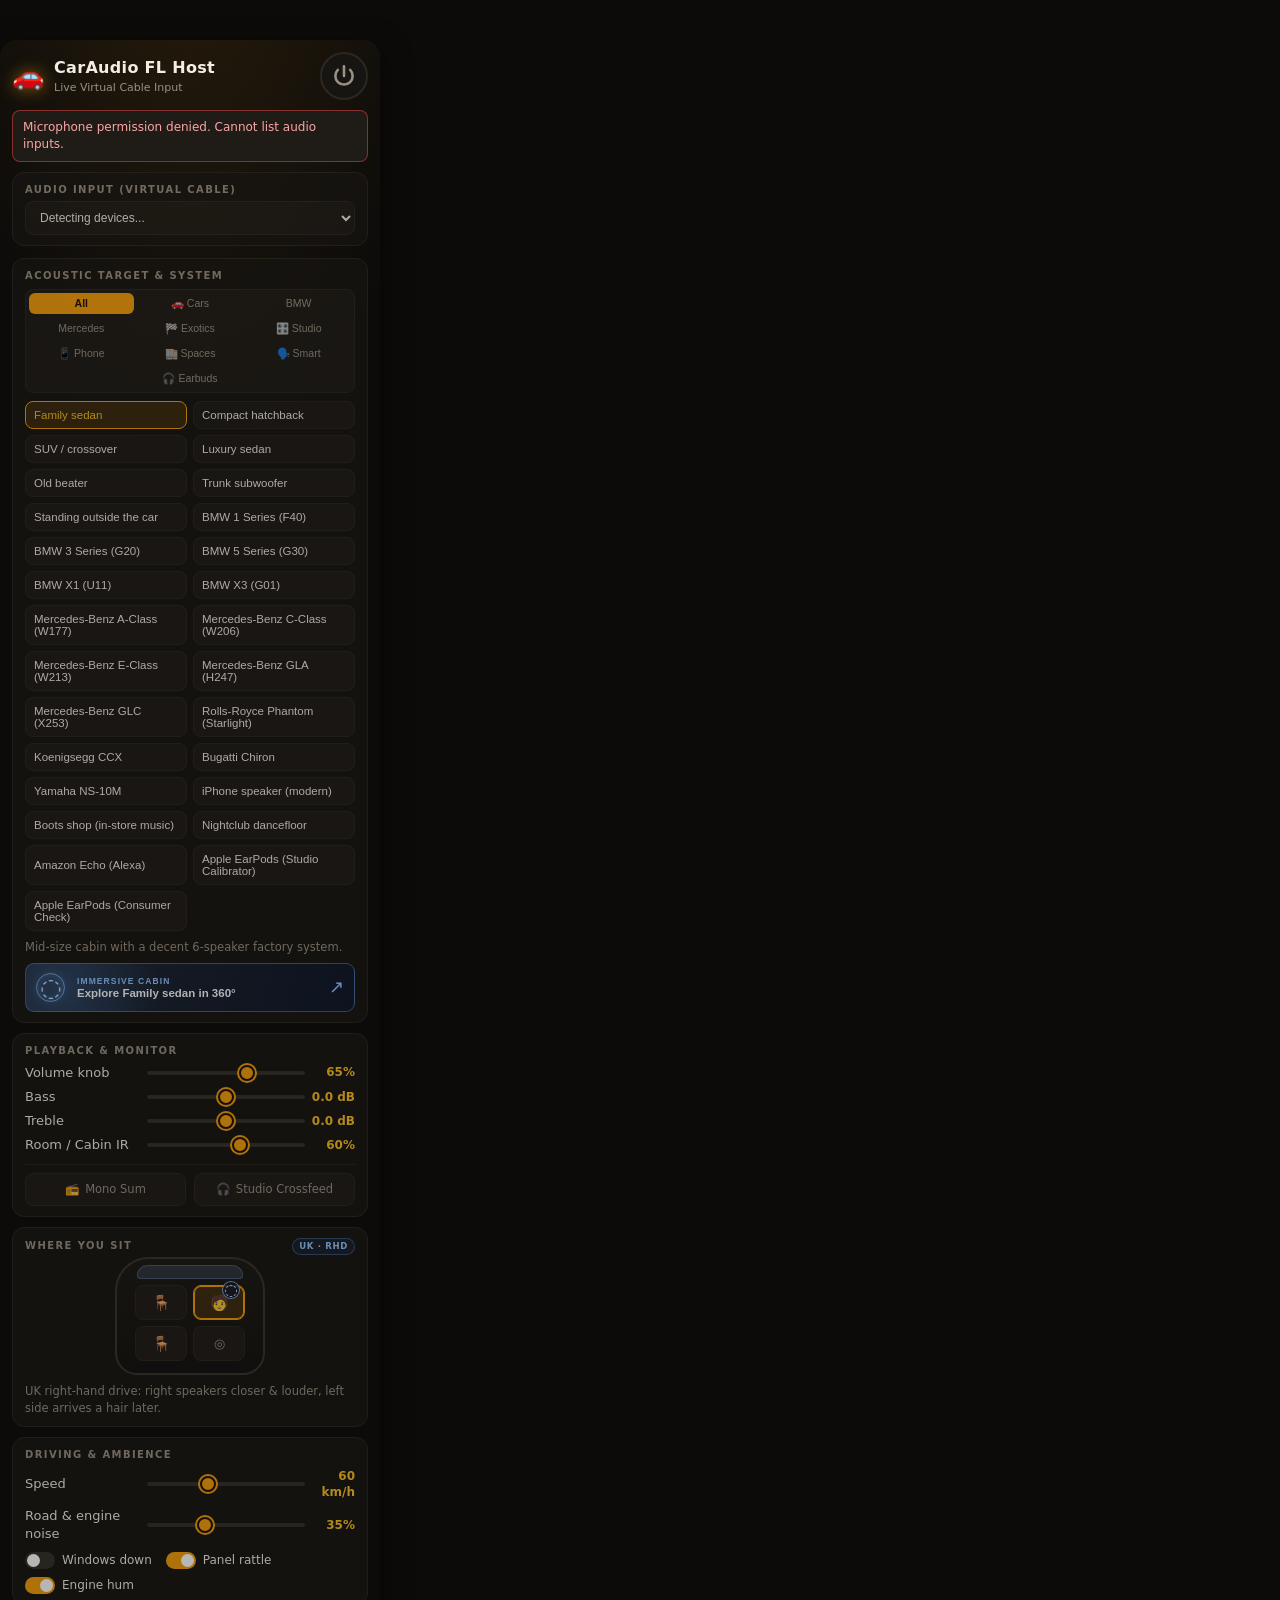
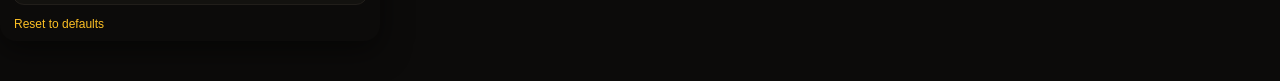
==== car-emulation-chrome-extension-arena-01a103b5-car-emulation-chrome-extension/fl-host.html @ 8b88db05 "Add files via upload" ====
<!doctype html>
<html lang="en">
  <head>
    <meta charset="UTF-8" />
    <title>CarAudio – FL Studio Live Host &amp; Translation Studio</title>
    <link rel="stylesheet" href="popup.css" />
    <style>
      body {
        width: 380px;
        margin: 40px auto;
        border-radius: 16px;
        box-shadow: 0 10px 30px rgba(0,0,0,0.5);
      }
      .device-box {
        margin-bottom: 12px;
      }
      .device-select {
        width: 100%;
        padding: 8px 10px;
        border-radius: 8px;
        background: var(--panel-2);
        color: var(--text);
        border: 1px solid var(--line);
        outline: none;
        font-size: 12px;
        margin-top: 4px;
      }
    </style>
  </head>
  <body>
    <header class="top">
      <div class="brand">
        <span class="logo">🚗</span>
        <div>
          <h1>CarAudio FL Host</h1>
          <p class="tab">Live Virtual Cable Input</p>
        </div>
      </div>
      <button id="power" class="power" title="Start/Stop Processing" aria-pressed="false">
        <svg viewBox="0 0 24 24" width="26" height="26" fill="none" stroke="currentColor" stroke-width="2.4" stroke-linecap="round">
          <path d="M12 3v9" />
          <path d="M6.3 6.3a8 8 0 1 0 11.4 0" />
        </svg>
      </button>
    </header>

    <div id="status" class="status" hidden></div>

    <section class="card device-box">
      <h2>Audio Input (Virtual Cable)</h2>
      <select id="deviceSelect" class="device-select">
        <option value="">Detecting devices...</option>
      </select>
    </section>

    <!-- ACOUSTIC TARGETS & PRESETS -->
    <section class="card">
      <div class="card-header">
        <h2>Acoustic Target &amp; System</h2>
        <div id="presetTabs" class="category-tabs">
          <button type="button" class="tab-pill active" data-category="all">All</button>
          <button type="button" class="tab-pill" data-category="car">🚗 Cars</button>
          <button type="button" class="tab-pill" data-category="bmw">BMW</button>
          <button type="button" class="tab-pill" data-category="mercedes">Mercedes</button>
          <button type="button" class="tab-pill" data-category="exotic">🏁 Exotics</button>
          <button type="button" class="tab-pill" data-category="studio">🎛️ Studio</button>
          <button type="button" class="tab-pill" data-category="phone">📱 Phone</button>
          <button type="button" class="tab-pill" data-category="space">🏬 Spaces</button>
          <button type="button" class="tab-pill" data-category="smart">🗣️ Smart</button>
          <button type="button" class="tab-pill" data-category="headphones">🎧 Earbuds</button>
        </div>
      </div>
      <div id="presets" class="presets"></div>
      <p id="presetDesc" class="desc"></p>
      <div id="referenceBadge" class="reference-badge" hidden></div>
      <button id="openVisualizer" class="visualizer-btn" type="button">
        <span class="visualizer-orb" aria-hidden="true">◌</span>
        <span class="visualizer-copy">
          <small>IMMERSIVE CABIN</small>
          <strong id="visualizerLabel">Open 360° cabin view</strong>
        </span>
        <span class="visualizer-arrow" aria-hidden="true">↗</span>
      </button>
    </section>

    <!-- HEAD UNIT & MONITOR -->
    <section class="card">
      <h2>Playback &amp; Monitor</h2>
      <label class="slider">
        <span>Volume knob</span>
        <input id="volume" type="range" min="0" max="1" step="0.01" />
        <b id="volumeVal"></b>
      </label>
      <label class="slider">
        <span>Bass</span>
        <input id="bass" type="range" min="-12" max="12" step="0.5" />
        <b id="bassVal"></b>
      </label>
      <label class="slider">
        <span>Treble</span>
        <input id="treble" type="range" min="-12" max="12" step="0.5" />
        <b id="trebleVal"></b>
      </label>
      <label class="slider">
        <span id="spaceLabel">Room / Cabin IR</span>
        <input id="cabin" type="range" min="0" max="1" step="0.01" />
        <b id="cabinVal"></b>
      </label>

      <!-- QUICK MIX TOOLS -->
      <div class="mix-tools">
        <label class="toggle-btn" title="Force mono downmix to test phase cancellation">
          <input id="mono" type="checkbox" />
          <span class="btn-label">
            <span class="icon">📻</span> Mono Sum
          </span>
        </label>
        <label class="toggle-btn" title="60° binaural crossfeed so headphones feel like real studio monitors">
          <input id="crossfeed" type="checkbox" />
          <span class="btn-label">
            <span class="icon">🎧</span> Studio Crossfeed
          </span>
        </label>
      </div>
    </section>

    <!-- WHERE YOU SIT -->
    <section class="card" id="seatCard">
      <div class="seat-heading">
        <h2 id="seatHeading">Where you sit</h2>
        <span id="driveSideBadge" class="drive-side">UK · RHD</span>
      </div>
      <div class="car-top" id="seatMap">
        <div class="windshield"></div>
        <span class="steering-wheel" aria-hidden="true">◌</span>
        <button class="seat" data-seat="passenger" title="Front passenger (left)">🪑</button>
        <button class="seat" data-seat="driver" title="Driver — UK right-hand drive">🧑</button>
        <button class="seat rear" data-seat="rear" title="Back seat">🪑</button>
        <button class="seat center" data-seat="center" title="Centre (neutral)">◎</button>
      </div>
      <p class="desc" id="seatDesc"></p>
      <p class="card-notice" id="seatNotice" hidden></p>
    </section>

    <!-- DRIVING & AMBIENCE -->
    <section class="card" id="drivingCard">
      <h2 id="environmentHeading">Driving &amp; Ambience</h2>
      <label class="slider" id="speedRow">
        <span>Speed</span>
        <input id="speed" type="range" min="0" max="160" step="1" />
        <b id="speedVal"></b>
      </label>
      <label class="slider" id="ambienceRow">
        <span id="ambienceLabel">Road &amp; engine noise</span>
        <input id="ambience" type="range" min="0" max="1" step="0.01" />
        <b id="ambienceVal"></b>
      </label>
      <div class="toggles" id="vehicleToggles">
        <label class="toggle"><input id="windows" type="checkbox" /><span></span>Windows down</label>
        <label class="toggle"><input id="rattle" type="checkbox" /><span></span>Panel rattle</label>
        <label class="toggle"><input id="engine" type="checkbox" /><span></span>Engine hum</label>
      </div>
      <p class="card-notice" id="drivingNotice" hidden></p>
    </section>

    <footer>
      <button id="reset" class="link">Reset to defaults</button>
    </footer>

    <script type="module" src="fl-host.js"></script>
  </body>
</html>
---- car-emulation-chrome-extension-arena-01a103b5-car-emulation-chrome-extension/popup.css ----
:root {
  --bg: #0c0b0a;
  --panel: #171512;
  --panel-2: #1f1c18;
  --line: #2b2722;
  --text: #f3ede4;
  --muted: #9a9082;
  --accent: #f59e0b;
  --accent-2: #fbbf24;
  --accent-dim: rgba(245, 158, 11, 0.16);
  --danger: #ef4444;
  --ok: #22c55e;
}

* {
  box-sizing: border-box;
}

html,
body {
  margin: 0;
  width: 360px;
  background: var(--bg);
  color: var(--text);
  font: 13px/1.4 system-ui, -apple-system, "Segoe UI", Roboto, sans-serif;
}

body {
  padding: 12px 12px 10px;
  background:
    radial-gradient(120% 60% at 50% -10%, rgba(245, 158, 11, 0.12), transparent 60%),
    var(--bg);
}

.top {
  display: flex;
  align-items: center;
  justify-content: space-between;
  gap: 12px;
  margin-bottom: 10px;
}

.brand {
  display: flex;
  align-items: center;
  gap: 10px;
  min-width: 0;
}

.logo {
  font-size: 26px;
  filter: drop-shadow(0 0 8px rgba(245, 158, 11, 0.5));
}

h1 {
  margin: 0;
  font-size: 16px;
  letter-spacing: 0.02em;
}

.tab {
  margin: 0;
  color: var(--muted);
  font-size: 11px;
  white-space: nowrap;
  overflow: hidden;
  text-overflow: ellipsis;
  max-width: 220px;
}

.power {
  width: 48px;
  height: 48px;
  border-radius: 50%;
  border: 2px solid var(--line);
  background: var(--panel);
  color: var(--muted);
  display: grid;
  place-items: center;
  cursor: pointer;
  transition: all 0.2s ease;
  flex-shrink: 0;
}

.power:hover {
  border-color: var(--accent);
  color: var(--accent);
}

.power[aria-pressed="true"] {
  border-color: var(--accent);
  color: #1a1108;
  background: var(--accent);
  box-shadow: 0 0 0 4px var(--accent-dim), 0 0 24px rgba(245, 158, 11, 0.55);
}

.power[disabled] {
  opacity: 0.5;
  cursor: wait;
}

.status {
  border-radius: 8px;
  padding: 8px 10px;
  margin-bottom: 10px;
  font-size: 12px;
  background: var(--panel-2);
  border: 1px solid var(--line);
}

.status.error {
  border-color: rgba(239, 68, 68, 0.5);
  color: #fca5a5;
}

.status.ok {
  border-color: rgba(34, 197, 94, 0.4);
  color: #86efac;
}

.card {
  background: var(--panel);
  border: 1px solid var(--line);
  border-radius: 12px;
  padding: 10px 12px;
  margin-bottom: 10px;
}

.card-header {
  display: flex;
  flex-direction: column;
  gap: 6px;
  margin-bottom: 8px;
}

h2 {
  margin: 0;
  font-size: 10px;
  text-transform: uppercase;
  letter-spacing: 0.14em;
  color: var(--muted);
}

/* Category Filter Pills */
.category-tabs {
  display: grid;
  grid-template-columns: repeat(3, minmax(0, 1fr));
  gap: 4px;
  background: var(--panel-2);
  padding: 3px;
  border-radius: 8px;
  border: 1px solid var(--line);
}

.tab-pill {
  min-width: 0;
  background: transparent;
  border: none;
  color: var(--muted);
  font-size: 10.5px;
  font-weight: 500;
  padding: 4px 3px;
  border-radius: 6px;
  cursor: pointer;
  transition: all 0.15s ease;
  white-space: nowrap;
  overflow: hidden;
  text-overflow: ellipsis;
}


/* Keep the final Earbuds filter centred when all ten target groups are present. */
.tab-pill:last-child:nth-child(10) {
  grid-column: 2;
}

.tab-pill:hover {
  color: var(--text);
}

.tab-pill.active {
  background: var(--accent);
  color: #1a1108;
  font-weight: 600;
}

/* Audio Source Toggle */
.source-toggle {
  display: grid;
  grid-template-columns: 1fr 1fr;
  gap: 6px;
  margin-top: 6px;
  margin-bottom: 4px;
}

.source-btn {
  border: 1px solid var(--line);
  background: var(--panel-2);
  color: var(--muted);
  border-radius: 8px;
  padding: 8px 6px;
  font-size: 11.5px;
  font-weight: 500;
  cursor: pointer;
  transition: all 0.15s ease;
  text-align: center;
}

.source-btn:hover {
  border-color: #4a4239;
  color: var(--text);
}

.source-btn.active {
  border-color: var(--accent);
  background: var(--accent-dim);
  color: var(--accent-2);
}

.device-row {
  margin-top: 8px;
  display: flex;
  flex-direction: column;
  gap: 4px;
  font-size: 11px;
  color: var(--muted);
}

.device-select {
  width: 100%;
  padding: 6px 8px;
  border-radius: 6px;
  background: var(--panel-2);
  color: var(--text);
  border: 1px solid var(--line);
  outline: none;
  font-size: 12px;
}

/* Presets */
.presets {
  display: grid;
  grid-template-columns: repeat(2, 1fr);
  gap: 6px;
}

.chip {
  border: 1px solid var(--line);
  background: var(--panel-2);
  color: var(--text);
  border-radius: 8px;
  padding: 7px 8px;
  font-size: 11.5px;
  text-align: left;
  cursor: pointer;
  transition: all 0.15s ease;
}

.chip:hover {
  border-color: #4a4239;
}

.chip.active {
  border-color: var(--accent);
  background: var(--accent-dim);
  color: var(--accent-2);
}

.desc {
  margin: 8px 0 0;
  color: var(--muted);
  font-size: 11.5px;
  min-height: 1.4em;
}

.reference-badge {
  margin-top: 8px;
  padding: 8px 10px;
  border-radius: 8px;
  background: rgba(245, 158, 11, 0.08);
  border: 1px solid rgba(245, 158, 11, 0.25);
  font-size: 11px;
  line-height: 1.4;
  color: var(--accent-2);
}

.visualizer-btn {
  width: 100%;
  display: grid;
  grid-template-columns: 32px 1fr 22px;
  align-items: center;
  gap: 9px;
  margin-top: 8px;
  padding: 9px 10px;
  border: 1px solid rgba(96, 165, 250, 0.48);
  border-radius: 9px;
  background:
    radial-gradient(circle at 11% 50%, rgba(96, 165, 250, 0.25), transparent 33%),
    linear-gradient(110deg, rgba(31, 41, 55, 0.95), rgba(15, 23, 42, 0.96));
  color: #e7f0ff;
  text-align: left;
  cursor: pointer;
  transition: transform 0.16s ease, border-color 0.16s ease, box-shadow 0.16s ease;
}

.visualizer-btn:hover {
  transform: translateY(-1px);
  border-color: #93c5fd;
  box-shadow: 0 8px 18px rgba(30, 64, 175, 0.24);
}

.visualizer-btn:focus-visible {
  outline: 2px solid #bfdbfe;
  outline-offset: 2px;
}

.visualizer-orb {
  width: 29px;
  height: 29px;
  display: grid;
  place-items: center;
  border: 1px solid rgba(147, 197, 253, 0.72);
  border-radius: 50%;
  color: #bfdbfe;
  font-size: 25px;
  line-height: 1;
  box-shadow: inset 0 0 10px rgba(96, 165, 250, 0.35), 0 0 10px rgba(96, 165, 250, 0.2);
}

.visualizer-copy {
  display: flex;
  min-width: 0;
  flex-direction: column;
  gap: 1px;
}

.visualizer-copy small {
  color: #93c5fd;
  font-size: 8.5px;
  font-weight: 700;
  letter-spacing: 0.13em;
}

.visualizer-copy strong {
  overflow: hidden;
  color: #f8fafc;
  font-size: 11.5px;
  font-weight: 650;
  text-overflow: ellipsis;
  white-space: nowrap;
}

.visualizer-arrow {
  color: #93c5fd;
  font-size: 18px;
  text-align: right;
}

.card-notice {
  margin: 6px 0 0;
  color: #fbbf24;
  font-size: 11px;
  opacity: 0.9;
}

/* Sliders */
.slider {
  display: grid;
  grid-template-columns: 112px 1fr 44px;
  align-items: center;
  gap: 8px;
  margin: 6px 0;
}

.slider span {
  color: var(--text);
}

.slider b {
  font-weight: 600;
  font-variant-numeric: tabular-nums;
  color: var(--accent-2);
  text-align: right;
  font-size: 12px;
}

input[type="range"] {
  -webkit-appearance: none;
  appearance: none;
  width: 100%;
  height: 4px;
  background: #33302a;
  border-radius: 999px;
  outline: none;
}

input[type="range"]::-webkit-slider-thumb {
  -webkit-appearance: none;
  appearance: none;
  width: 16px;
  height: 16px;
  border-radius: 50%;
  background: var(--accent);
  border: 2px solid #1a1108;
  box-shadow: 0 0 0 2px var(--accent);
  cursor: pointer;
}

/* Quick Mix Tools (Mono & Crossfeed) */
.mix-tools {
  display: grid;
  grid-template-columns: 1fr 1fr;
  gap: 8px;
  margin-top: 10px;
  padding-top: 8px;
  border-top: 1px solid var(--line);
}

.toggle-btn {
  display: block;
  cursor: pointer;
  user-select: none;
}

.toggle-btn input {
  display: none;
}

.toggle-btn .btn-label {
  display: flex;
  align-items: center;
  justify-content: center;
  gap: 6px;
  padding: 7px 8px;
  border-radius: 8px;
  background: var(--panel-2);
  border: 1px solid var(--line);
  color: var(--muted);
  font-size: 11.5px;
  font-weight: 500;
  transition: all 0.15s ease;
}

.toggle-btn:hover .btn-label {
  border-color: #4a4239;
  color: var(--text);
}

.toggle-btn input:checked + .btn-label {
  background: var(--accent-dim);
  border-color: var(--accent);
  color: var(--accent-2);
  font-weight: 600;
}

/* Car Seat Picker */
.seat-heading {
  display: flex;
  align-items: center;
  justify-content: space-between;
  gap: 8px;
}

.drive-side {
  border: 1px solid rgba(96, 165, 250, 0.35);
  border-radius: 999px;
  padding: 2px 6px;
  background: rgba(59, 130, 246, 0.1);
  color: #93c5fd;
  font-size: 8.5px;
  font-weight: 700;
  letter-spacing: 0.08em;
}

.car-top {
  position: relative;
  width: 150px;
  height: 118px;
  margin: 2px auto 0;
  border-radius: 34px 34px 22px 22px;
  border: 2px solid #3a342c;
  background: linear-gradient(#1c1915, #14120f);
  display: grid;
  grid-template-columns: 1fr 1fr;
  grid-template-rows: 1fr 1fr;
  padding: 26px 18px 12px;
  gap: 6px;
}

.windshield {
  position: absolute;
  top: 6px;
  left: 20px;
  right: 20px;
  height: 14px;
  border-radius: 12px 12px 4px 4px;
  background: rgba(147, 197, 253, 0.16);
  border: 1px solid rgba(147, 197, 253, 0.25);
}

.seat {
  border-radius: 8px;
  border: 1px solid var(--line);
  background: var(--panel-2);
  color: var(--text);
  font-size: 15px;
  cursor: pointer;
  display: grid;
  place-items: center;
  transition: all 0.15s ease;
}

/* UK right-hand-drive front row: driver on the physical right. */
.seat[data-seat="passenger"] {
  grid-column: 1 / 2;
  grid-row: 1;
}

.seat[data-seat="driver"] {
  grid-column: 2 / 3;
  grid-row: 1;
}

.seat.rear {
  grid-column: 1 / 2;
  grid-row: 2;
}

.seat.center {
  grid-column: 2 / 3;
  grid-row: 2;
  font-size: 13px;
  color: var(--muted);
}

.steering-wheel {
  position: absolute;
  z-index: 2;
  top: 22px;
  right: 23px;
  width: 18px;
  height: 18px;
  display: grid;
  place-items: center;
  border: 1px solid rgba(147, 197, 253, 0.78);
  border-radius: 50%;
  background: rgba(15, 23, 42, 0.8);
  color: #bfdbfe;
  font-size: 16px;
  line-height: 1;
  pointer-events: none;
}

.seat:hover {
  border-color: #4a4239;
}

.seat.active {
  border-color: var(--accent);
  background: var(--accent-dim);
  box-shadow: inset 0 0 0 1px var(--accent);
}

/* Toggles */
.toggles {
  display: flex;
  flex-wrap: wrap;
  gap: 8px 14px;
  margin-top: 8px;
}

.toggle {
  display: flex;
  align-items: center;
  gap: 7px;
  cursor: pointer;
  font-size: 12px;
}

.toggle input {
  display: none;
}

.toggle span {
  width: 30px;
  height: 17px;
  border-radius: 999px;
  background: #33302a;
  position: relative;
  transition: background 0.15s ease;
}

.toggle span::after {
  content: "";
  position: absolute;
  top: 2px;
  left: 2px;
  width: 13px;
  height: 13px;
  border-radius: 50%;
  background: #fff;
  transition: transform 0.15s ease;
}

.toggle input:checked + span {
  background: var(--accent);
}

.toggle input:checked + span::after {
  transform: translateX(13px);
}

footer {
  display: flex;
  flex-direction: column;
  gap: 6px;
  padding: 2px 2px 0;
}

.link {
  background: none;
  border: none;
  color: var(--accent-2);
  cursor: pointer;
  padding: 0;
  font-size: 12px;
  align-self: flex-start;
}

.link:hover {
  text-decoration: underline;
}

body.inactive .card {
  opacity: 0.7;
}
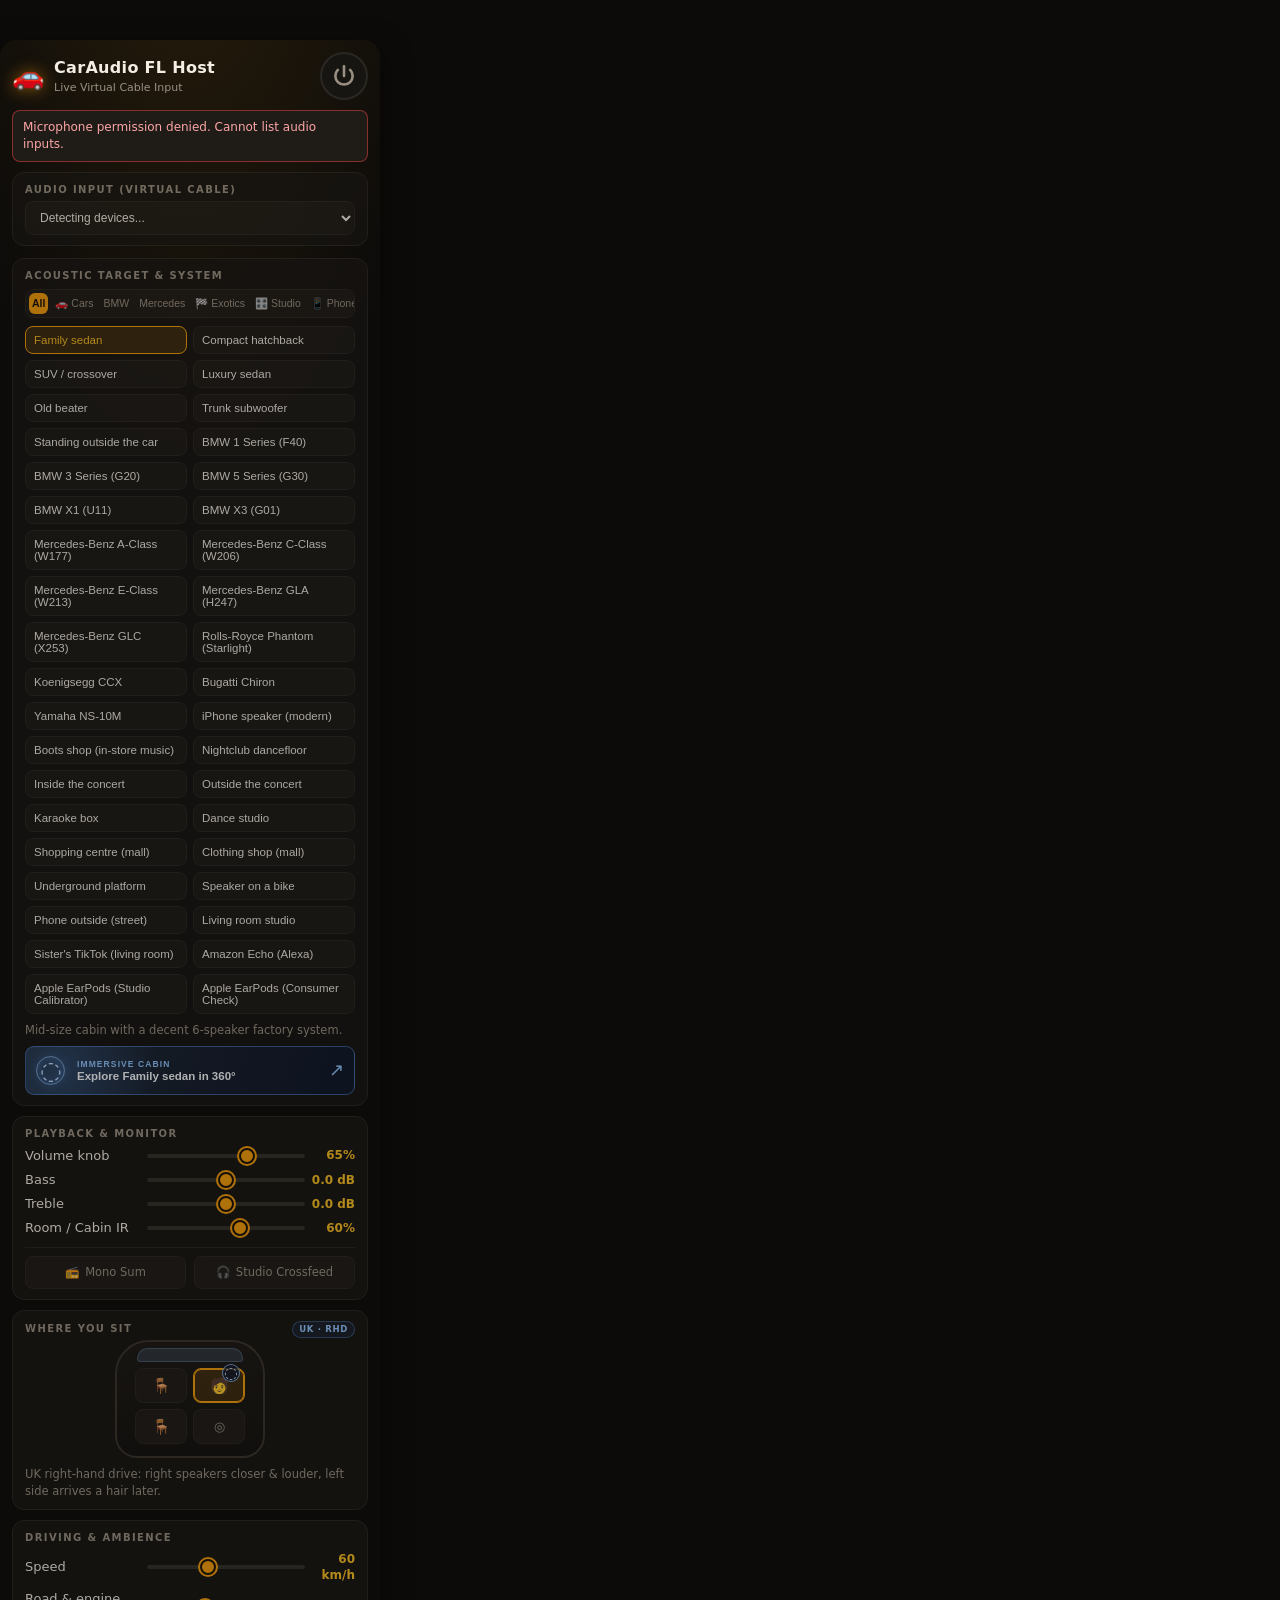
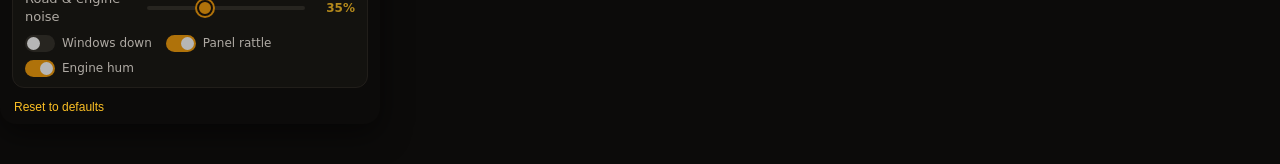
==== commit 5de617ef: "Add concert, mall, room and street space presets Adds nine requested translation spaces plus two bon" ====
--- a/car-emulation-chrome-extension-arena-01a103b5-car-emulation-chrome-extension/fl-host.html
+++ b/car-emulation-chrome-extension-arena-01a103b5-car-emulation-chrome-extension/fl-host.html
@@ -65,7 +65,10 @@
           <button type="button" class="tab-pill" data-category="exotic">🏁 Exotics</button>
           <button type="button" class="tab-pill" data-category="studio">🎛️ Studio</button>
           <button type="button" class="tab-pill" data-category="phone">📱 Phone</button>
-          <button type="button" class="tab-pill" data-category="space">🏬 Spaces</button>
+          <button type="button" class="tab-pill" data-category="space:all">🏬 Spaces</button>
+          <button type="button" class="tab-pill" data-category="space:venue">🎪 Venues</button>
+          <button type="button" class="tab-pill" data-category="space:room">🏠 Rooms</button>
+          <button type="button" class="tab-pill" data-category="space:public">🏙️ Public</button>
           <button type="button" class="tab-pill" data-category="smart">🗣️ Smart</button>
           <button type="button" class="tab-pill" data-category="headphones">🎧 Earbuds</button>
         </div>
--- a/car-emulation-chrome-extension-arena-01a103b5-car-emulation-chrome-extension/popup.css
+++ b/car-emulation-chrome-extension-arena-01a103b5-car-emulation-chrome-extension/popup.css
@@ -142,17 +142,27 @@
 }
 
 /* Category Filter Pills */
+/* Scrolling chip rows instead of a grid: the filter list keeps growing, and a
+   grid would reflow every pill whenever one is added. */
 .category-tabs {
-  display: grid;
-  grid-template-columns: repeat(3, minmax(0, 1fr));
+  display: flex;
+  flex-wrap: nowrap;
   gap: 4px;
   background: var(--panel-2);
   padding: 3px;
   border-radius: 8px;
   border: 1px solid var(--line);
+  overflow-x: auto;
+  overscroll-behavior-x: contain;
+  scrollbar-width: none;
+}
+
+.category-tabs::-webkit-scrollbar {
+  display: none;
 }
 
 .tab-pill {
+  flex: 0 0 auto;
   min-width: 0;
   background: transparent;
   border: none;
@@ -168,11 +178,6 @@
   text-overflow: ellipsis;
 }
 
-
-/* Keep the final Earbuds filter centred when all ten target groups are present. */
-.tab-pill:last-child:nth-child(10) {
-  grid-column: 2;
-}
 
 .tab-pill:hover {
   color: var(--text);
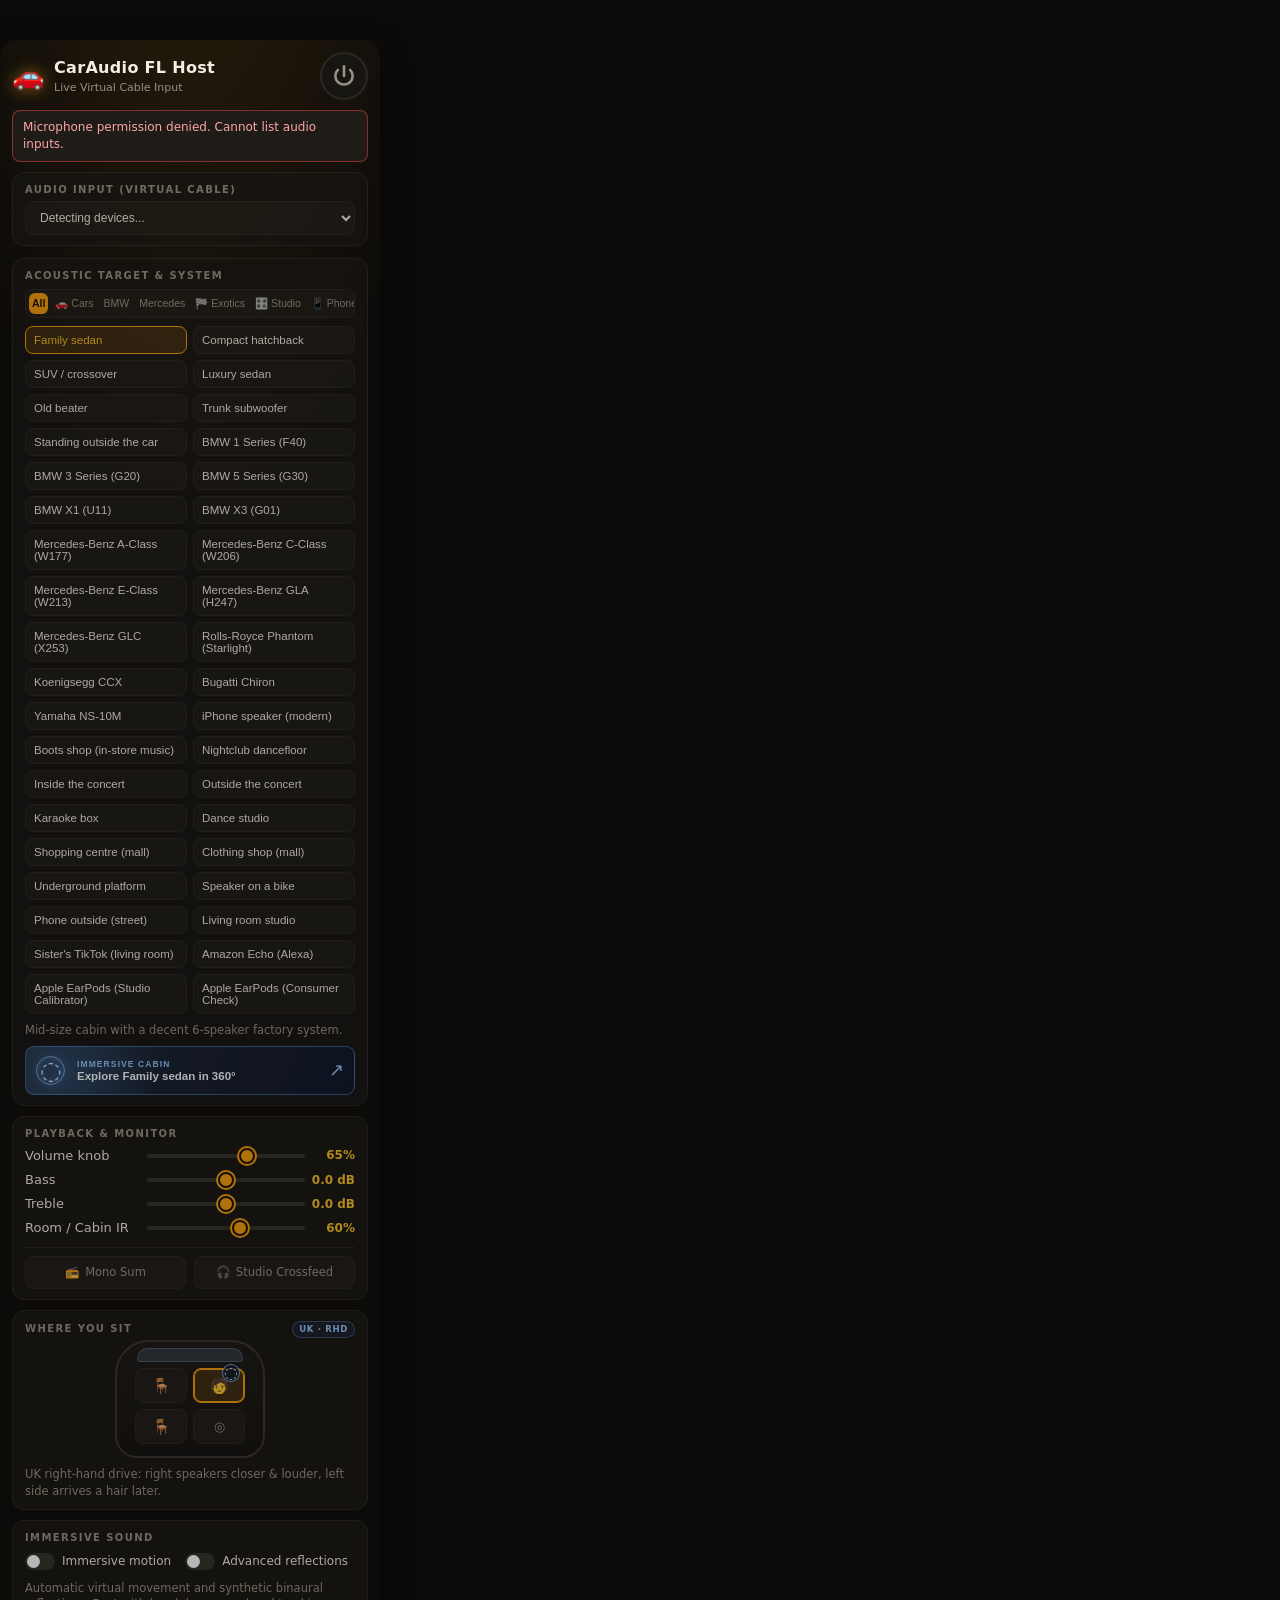
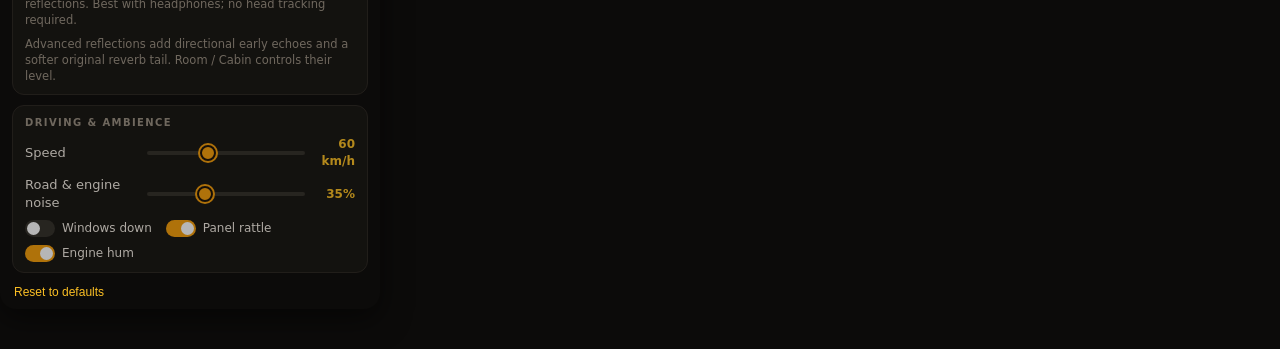
==== commit d304338b: "Add immersive motion and directional reflections Co-authored-by: arena-agent <297053741+arena-agent@" ====
--- a/car-emulation-chrome-extension-arena-01a103b5-car-emulation-chrome-extension/fl-host.html
+++ b/car-emulation-chrome-extension-arena-01a103b5-car-emulation-chrome-extension/fl-host.html
@@ -145,6 +145,32 @@
       <p class="card-notice" id="seatNotice" hidden></p>
     </section>
 
+    <!-- AUTOMATIC SPATIAL MOVEMENT -->
+    <section class="card">
+      <h2>Immersive Sound</h2>
+      <div class="toggles immersive-toggles">
+        <label class="toggle"><input id="immersiveMotion" type="checkbox" /><span></span>Immersive motion</label>
+        <label class="toggle"><input id="advancedReflections" type="checkbox" /><span></span>Advanced reflections</label>
+      </div>
+      <p class="desc">Automatic virtual movement and synthetic binaural reflections. Best with headphones; no head tracking required.</p>
+      <div id="motionControls">
+        <label class="motion-select-label" for="motionMode">Movement</label>
+        <select id="motionMode" class="device-select">
+          <option value="subtle">Slight head movements</option>
+          <option value="look">Looking left and right</option>
+          <option value="turn">Slow 360° turn</option>
+          <option value="concert">Concert head bob</option>
+          <option value="walk">Walking down the street</option>
+          <option value="run">Running</option>
+          <option value="bike">Riding a bike</option>
+          <option value="swing">Playground swing</option>
+        </select>
+        <label class="slider"><span>Motion speed</span><input id="motionSpeed" type="range" min="0.25" max="2" step="0.05" /><b id="motionSpeedVal"></b></label>
+        <label class="slider"><span>Motion strength</span><input id="motionStrength" type="range" min="0" max="1" step="0.01" /><b id="motionStrengthVal"></b></label>
+      </div>
+      <p class="desc">Advanced reflections add directional early echoes and a softer original reverb tail. Room / Cabin controls their level.</p>
+    </section>
+
     <!-- DRIVING & AMBIENCE -->
     <section class="card" id="drivingCard">
       <h2 id="environmentHeading">Driving &amp; Ambience</h2>
--- a/car-emulation-chrome-extension-arena-01a103b5-car-emulation-chrome-extension/popup.css
+++ b/car-emulation-chrome-extension-arena-01a103b5-car-emulation-chrome-extension/popup.css
@@ -638,4 +638,8 @@
 
 body.inactive .card {
   opacity: 0.7;
-}+}
+.immersive-toggles { margin-bottom: 10px; }
+.motion-select-label { display: block; margin: 12px 0 6px; font-size: 12px; color: #b5b7c3; }
+#motionMode { width: 100%; margin-bottom: 8px; }
+#motionControls[hidden] { display: none; }
